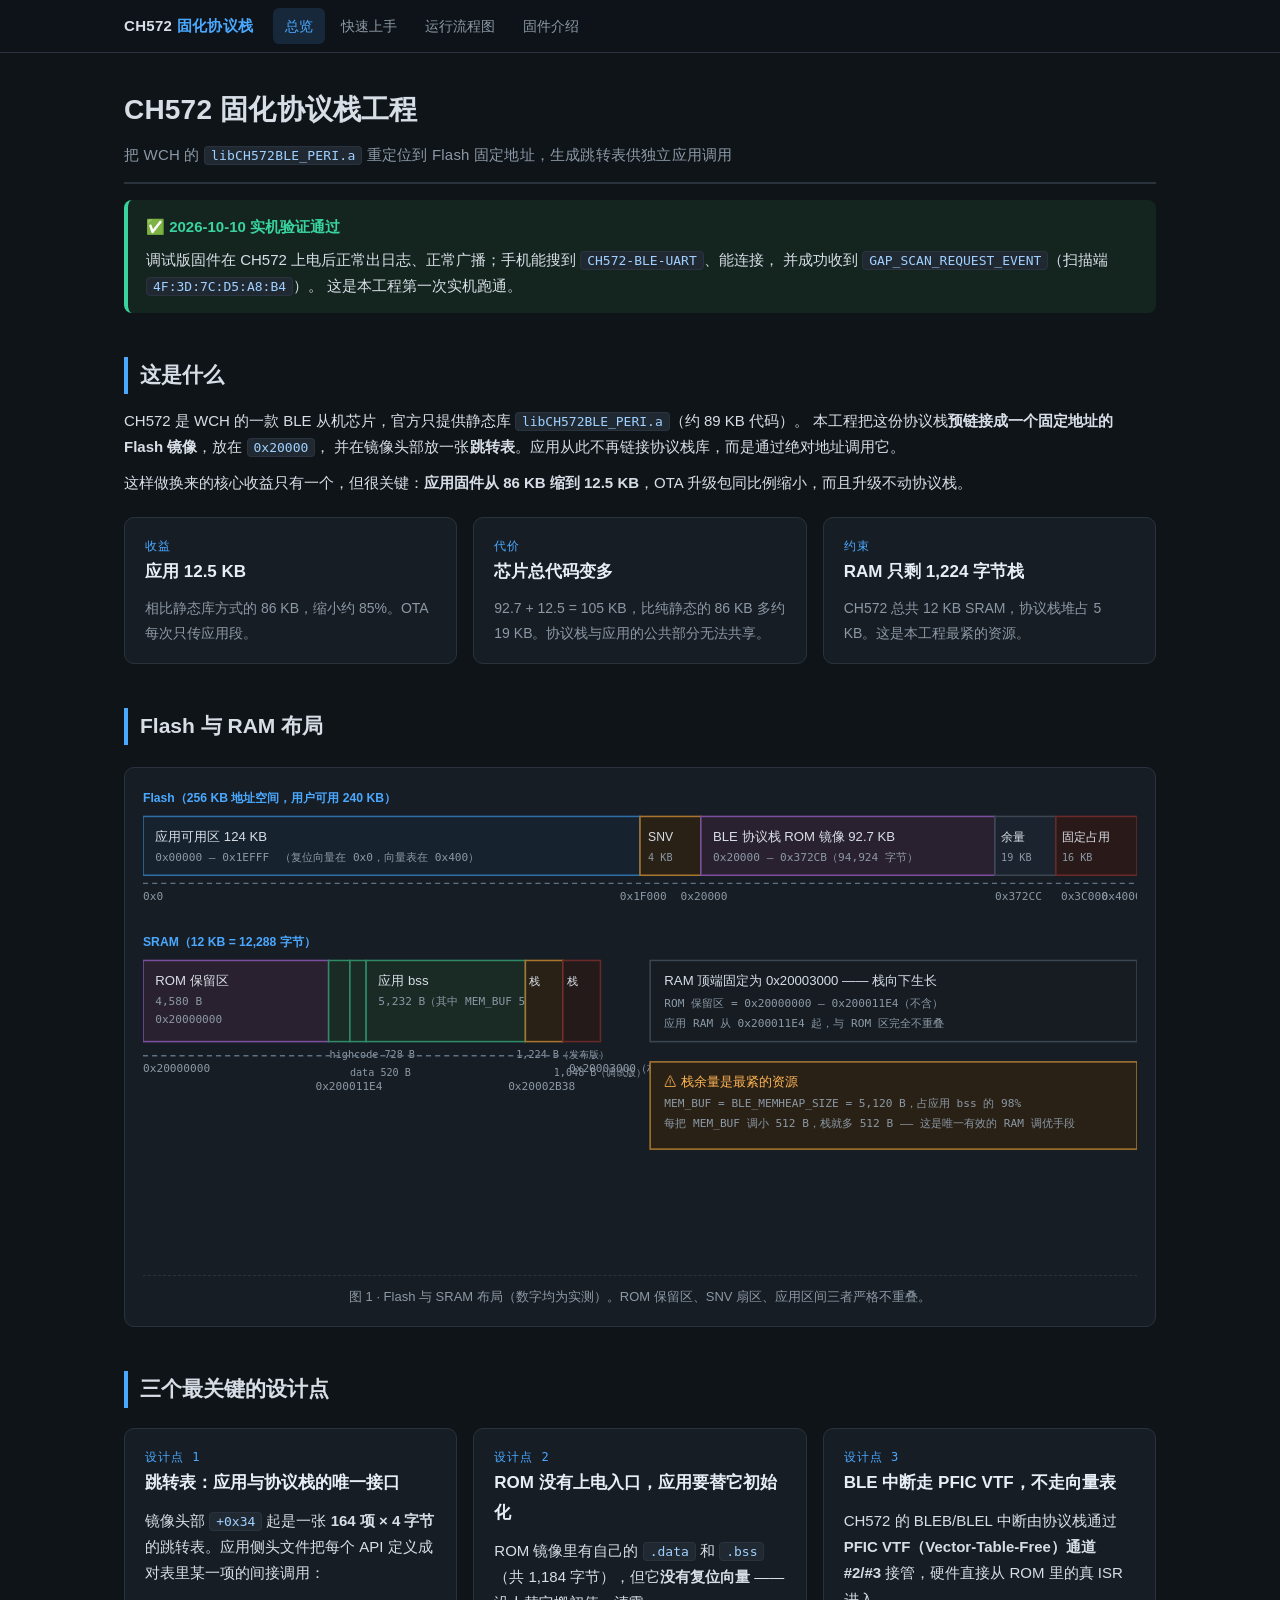
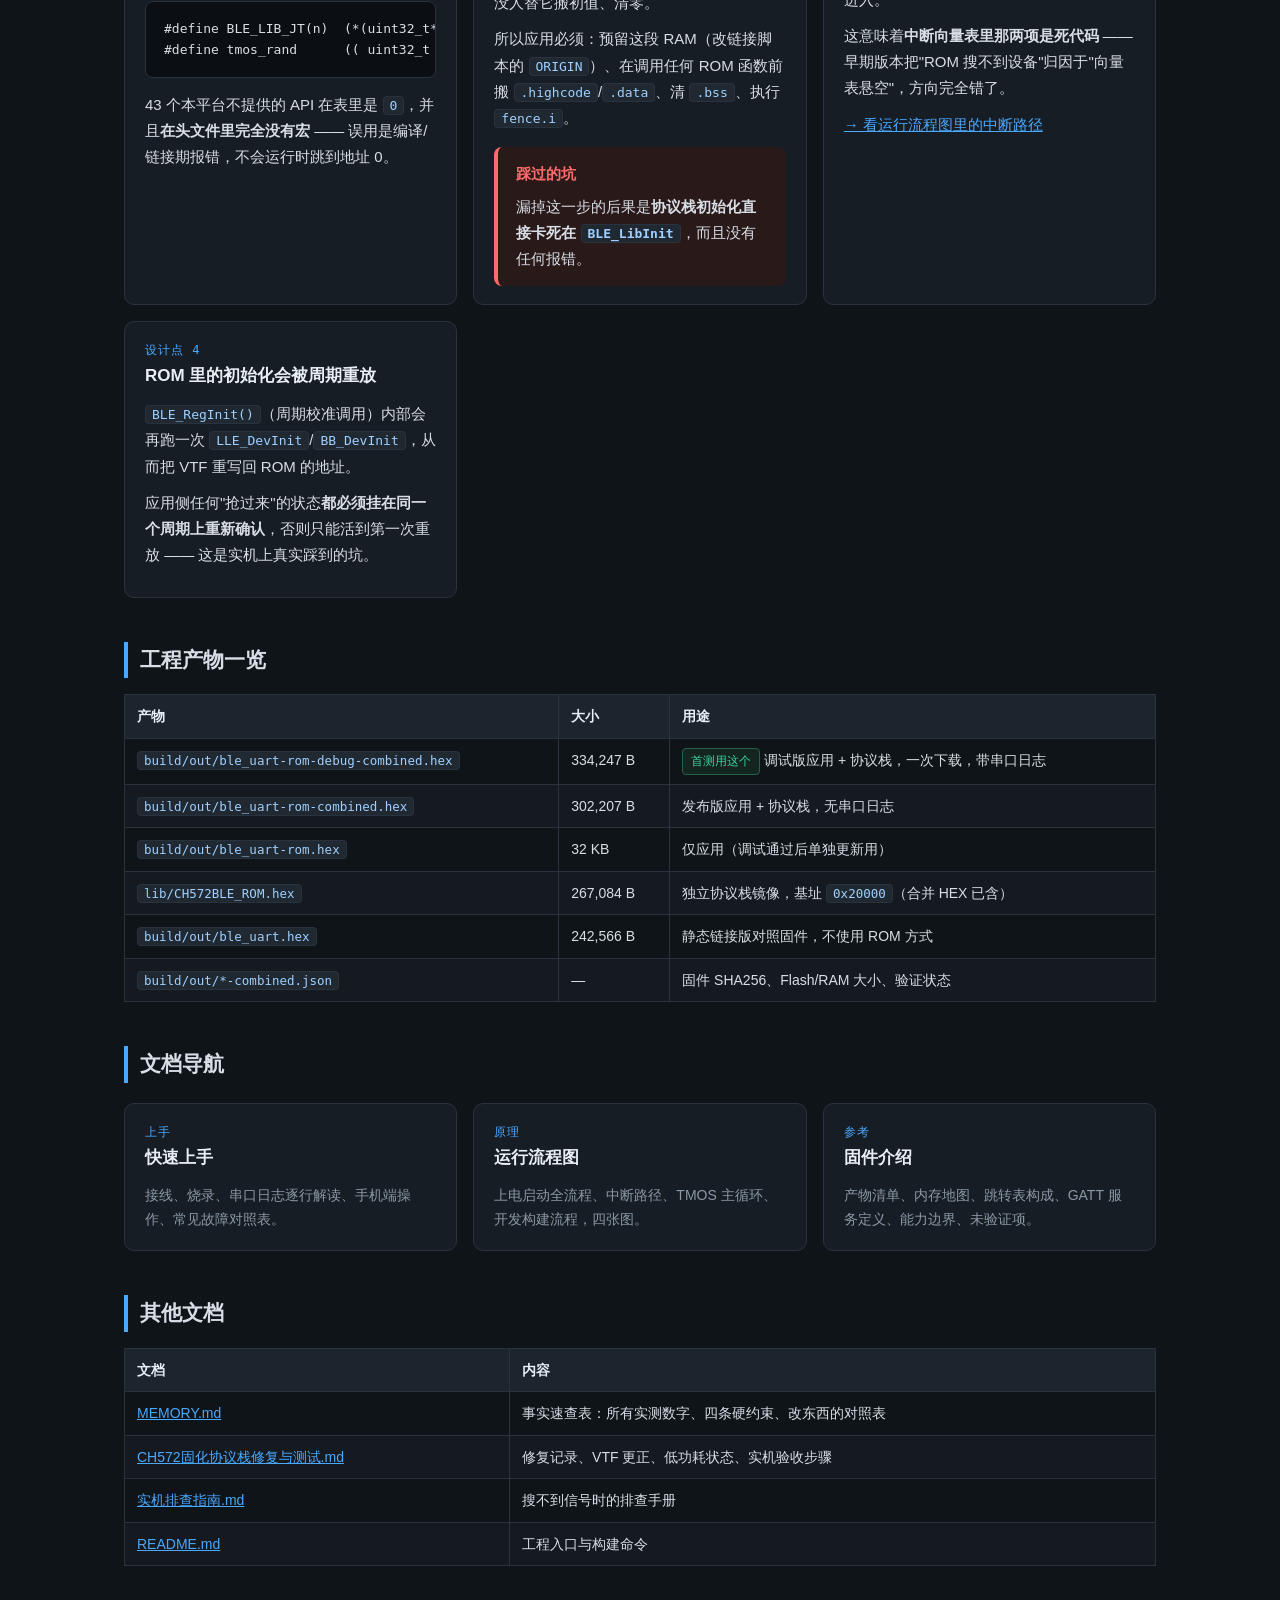
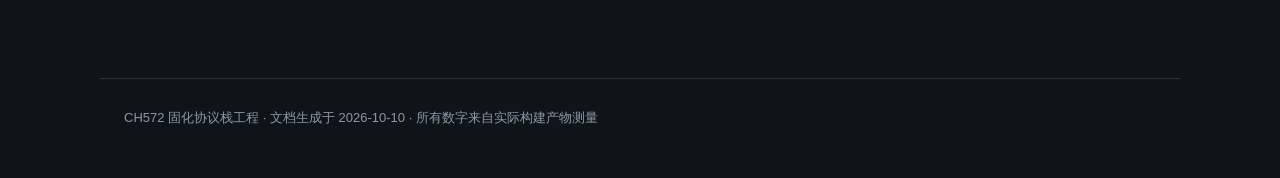
==== docs/html/index.html @ 1494c05f "init: ch572 ble stack hex" ====
<!DOCTYPE html>
<html lang="zh-CN">
<head>
<meta charset="UTF-8">
<meta name="viewport" content="width=device-width, initial-scale=1">
<title>CH572 固化协议栈工程 · 总览</title>
<link rel="stylesheet" href="style.css">
</head>
<body>

<nav class="nav">
  <div class="nav-inner">
    <span class="brand">CH572 <span>固化协议栈</span></span>
    <a href="index.html" class="active">总览</a>
    <a href="quickstart.html">快速上手</a>
    <a href="flow.html">运行流程图</a>
    <a href="firmware.html">固件介绍</a>
  </div>
</nav>

<div class="wrap">

<h1>CH572 固化协议栈工程
  <span class="sub">把 WCH 的 <code>libCH572BLE_PERI.a</code> 重定位到 Flash 固定地址，生成跳转表供独立应用调用</span>
</h1>

<div class="box ok">
  <span class="t">✅ 2026-10-10 实机验证通过</span>
  调试版固件在 CH572 上电后正常出日志、正常广播；手机能搜到 <code>CH572-BLE-UART</code>、能连接，
  并成功收到 <code>GAP_SCAN_REQUEST_EVENT</code>（扫描端 <code>4F:3D:7C:D5:A8:B4</code>）。
  这是本工程第一次实机跑通。
</div>

<h2>这是什么</h2>

<p>
CH572 是 WCH 的一款 BLE 从机芯片，官方只提供静态库 <code>libCH572BLE_PERI.a</code>（约 89 KB 代码）。
本工程把这份协议栈<strong>预链接成一个固定地址的 Flash 镜像</strong>，放在 <code>0x20000</code>，
并在镜像头部放一张<strong>跳转表</strong>。应用从此不再链接协议栈库，而是通过绝对地址调用它。
</p>

<p>这样做换来的核心收益只有一个，但很关键：<strong>应用固件从 86 KB 缩到 12.5 KB</strong>，OTA 升级包同比例缩小，而且升级不动协议栈。</p>

<div class="grid c3">
  <div class="card">
    <div class="num">收益</div>
    <h3>应用 12.5 KB</h3>
    <p style="margin:0;color:var(--fg-dim);font-size:14px">相比静态库方式的 86 KB，缩小约 85%。OTA 每次只传应用段。</p>
  </div>
  <div class="card">
    <div class="num">代价</div>
    <h3>芯片总代码变多</h3>
    <p style="margin:0;color:var(--fg-dim);font-size:14px">92.7 + 12.5 = 105 KB，比纯静态的 86 KB 多约 19 KB。协议栈与应用的公共部分无法共享。</p>
  </div>
  <div class="card">
    <div class="num">约束</div>
    <h3>RAM 只剩 1,224 字节栈</h3>
    <p style="margin:0;color:var(--fg-dim);font-size:14px">CH572 总共 12 KB SRAM，协议栈堆占 5 KB。这是本工程最紧的资源。</p>
  </div>
</div>

<h2>Flash 与 RAM 布局</h2>

<figure>
<svg viewBox="0 0 980 470" xmlns="http://www.w3.org/2000/svg">
  <text class="svg-t3" x="0" y="16">Flash（256 KB 地址空间，用户可用 240 KB）</text>

  <rect class="svg-box2" x="0" y="30" width="490" height="58"/>
  <text class="svg-t"  x="12" y="54">应用可用区  124 KB</text>
  <text class="svg-t2" x="12" y="74">0x00000 – 0x1EFFF　（复位向量在 0x0，向量表在 0x400）</text>

  <rect class="svg-warn" x="490" y="30" width="60" height="58"/>
  <text class="svg-t"  x="498" y="54" style="font-size:12px">SNV</text>
  <text class="svg-t2" x="498" y="74" style="font-size:10px">4 KB</text>

  <rect class="svg-rom" x="550" y="30" width="290" height="58"/>
  <text class="svg-t"  x="562" y="54">BLE 协议栈 ROM 镜像  92.7 KB</text>
  <text class="svg-t2" x="562" y="74">0x20000 – 0x372CB（94,924 字节）</text>

  <rect class="svg-box" x="840" y="30" width="60" height="58"/>
  <text class="svg-t"  x="846" y="54" style="font-size:12px">余量</text>
  <text class="svg-t2" x="846" y="74" style="font-size:10px">19 KB</text>

  <rect class="svg-box" x="900" y="30" width="80" height="58" style="fill:#2a1919;stroke:#6b2a2a"/>
  <text class="svg-t"  x="906" y="54" style="font-size:12px">固定占用</text>
  <text class="svg-t2" x="906" y="74" style="font-size:10px">16 KB</text>

  <line class="svg-line2" x1="0" y1="96" x2="980" y2="96"/>
  <text class="svg-t2" x="0"   y="112">0x0</text>
  <text class="svg-t2" x="470" y="112">0x1F000</text>
  <text class="svg-t2" x="530" y="112">0x20000</text>
  <text class="svg-t2" x="840" y="112">0x372CC</text>
  <text class="svg-t2" x="905" y="112">0x3C000</text>
  <text class="svg-t2" x="945" y="112">0x40000</text>

  <text class="svg-t3" x="0" y="158">SRAM（12 KB = 12,288 字节）</text>

  <rect class="svg-rom" x="0" y="172" width="183" height="80"/>
  <text class="svg-t"  x="12" y="196">ROM 保留区</text>
  <text class="svg-t2" x="12" y="216">4,580 B</text>
  <text class="svg-t2" x="12" y="234">0x20000000</text>

  <rect class="svg-ram" x="183" y="172" width="21" height="80"/>
  <text class="svg-t2" x="184" y="268" style="font-size:10px">highcode 728 B</text>

  <rect class="svg-ram" x="204" y="172" width="16" height="80"/>
  <text class="svg-t2" x="204" y="286" style="font-size:10px">data 520 B</text>

  <rect class="svg-ram" x="220" y="172" width="157" height="80"/>
  <text class="svg-t"  x="232" y="196">应用 bss</text>
  <text class="svg-t2" x="232" y="216">5,232 B（其中 MEM_BUF 5,120 B）</text>

  <rect class="svg-warn" x="377" y="172" width="37" height="80"/>
  <text class="svg-t"  x="381" y="196" style="font-size:11px">栈</text>
  <text class="svg-t2" x="368" y="268" style="font-size:10px">1,224 B（发布版）</text>

  <rect class="svg-warn" x="414" y="172" width="37" height="80" style="fill:#241a1a;stroke:#6b2a2a"/>
  <text class="svg-t"  x="418" y="196" style="font-size:11px">栈</text>
  <text class="svg-t2" x="405" y="286" style="font-size:10px">1,048 B（调试版）</text>

  <line class="svg-line2" x1="0" y1="266" x2="451" y2="266"/>
  <text class="svg-t2" x="0"   y="282">0x20000000</text>
  <text class="svg-t2" x="170" y="300">0x200011E4</text>
  <text class="svg-t2" x="360" y="300">0x20002B38</text>
  <text class="svg-t2" x="420" y="282">0x20003000（栈顶）</text>

  <rect class="svg-box" x="500" y="172" width="480" height="80" style="fill:#161c22"/>
  <text class="svg-t"  x="514" y="196">RAM 顶端固定为 0x20003000 —— 栈向下生长</text>
  <text class="svg-t2" x="514" y="218">ROM 保留区 = 0x20000000 – 0x200011E4（不含）</text>
  <text class="svg-t2" x="514" y="238">应用 RAM 从 0x200011E4 起，与 ROM 区完全不重叠</text>

  <rect class="svg-warn" x="500" y="272" width="480" height="86"/>
  <text class="svg-t"  x="514" y="296" style="fill:#ffb454">⚠ 栈余量是最紧的资源</text>
  <text class="svg-t2" x="514" y="316">MEM_BUF = BLE_MEMHEAP_SIZE = 5,120 B，占应用 bss 的 98%</text>
  <text class="svg-t2" x="514" y="336">每把 MEM_BUF 调小 512 B，栈就多 512 B —— 这是唯一有效的 RAM 调优手段</text>
</svg>
<figcaption>图 1 · Flash 与 SRAM 布局（数字均为实测）。ROM 保留区、SNV 扇区、应用区间三者严格不重叠。</figcaption>
</figure>

<h2>三个最关键的设计点</h2>

<div class="grid c2">

<div class="card">
<div class="num">设计点 1</div>
<h3>跳转表：应用与协议栈的唯一接口</h3>
<p>镜像头部 <code>+0x34</code> 起是一张 <strong>164 项 × 4 字节</strong>的跳转表。应用侧头文件把每个 API 定义成对表里某一项的间接调用：</p>
<pre><code>#define BLE_LIB_JT(n)  (*(uint32_t*)(FUNCITON_BASE_ADDRESSS + (n) * 4))
#define tmos_rand      (( uint32_t (*)(void) ) BLE_LIB_JT(1))</code></pre>
<p>43 个本平台不提供的 API 在表里是 <code>0</code>，并且<strong>在头文件里完全没有宏</strong> —— 误用是编译/链接期报错，不会运行时跳到地址 0。</p>
</div>

<div class="card">
<div class="num">设计点 2</div>
<h3>ROM 没有上电入口，应用要替它初始化</h3>
<p>ROM 镜像里有自己的 <code>.data</code> 和 <code>.bss</code>（共 1,184 字节），但它<strong>没有复位向量</strong> —— 没人替它搬初值、清零。</p>
<p>所以应用必须：预留这段 RAM（改链接脚本的 <code>ORIGIN</code>）、在调用任何 ROM 函数前搬 <code>.highcode</code>/<code>.data</code>、清 <code>.bss</code>、执行 <code>fence.i</code>。</p>
<div class="box danger" style="margin-bottom:0">
<span class="t">踩过的坑</span>
漏掉这一步的后果是<strong>协议栈初始化直接卡死在 <code>BLE_LibInit</code></strong>，而且没有任何报错。
</div>
</div>

<div class="card">
<div class="num">设计点 3</div>
<h3>BLE 中断走 PFIC VTF，不走向量表</h3>
<p>CH572 的 BLEB/BLEL 中断由协议栈通过 <strong>PFIC VTF（Vector-Table-Free）通道 #2/#3</strong> 接管，硬件直接从 ROM 里的真 ISR 进入。</p>
<p>这意味着<strong>中断向量表里那两项是死代码</strong> —— 早期版本把"ROM 搜不到设备"归因于"向量表悬空"，方向完全错了。</p>
<p style="margin-bottom:0"><a href="flow.html">→ 看运行流程图里的中断路径</a></p>
</div>

<div class="card">
<div class="num">设计点 4</div>
<h3>ROM 里的初始化会被周期重放</h3>
<p><code>BLE_RegInit()</code>（周期校准调用）内部会再跑一次 <code>LLE_DevInit</code>/<code>BB_DevInit</code>，从而把 VTF 重写回 ROM 的地址。</p>
<p>应用侧任何"抢过来"的状态<strong>都必须挂在同一个周期上重新确认</strong>，否则只能活到第一次重放 —— 这是实机上真实踩到的坑。</p>
</div>

</div>

<h2>工程产物一览</h2>

<table>
<thead><tr><th>产物</th><th>大小</th><th>用途</th></tr></thead>
<tbody>
<tr><td><code>build/out/ble_uart-rom-debug-combined.hex</code></td><td>334,247 B</td><td><span class="badge b-ok">首测用这个</span> 调试版应用 + 协议栈，一次下载，带串口日志</td></tr>
<tr><td><code>build/out/ble_uart-rom-combined.hex</code></td><td>302,207 B</td><td>发布版应用 + 协议栈，无串口日志</td></tr>
<tr><td><code>build/out/ble_uart-rom.hex</code></td><td>32 KB</td><td>仅应用（调试通过后单独更新用）</td></tr>
<tr><td><code>lib/CH572BLE_ROM.hex</code></td><td>267,084 B</td><td>独立协议栈镜像，基址 <code>0x20000</code>（合并 HEX 已含）</td></tr>
<tr><td><code>build/out/ble_uart.hex</code></td><td>242,566 B</td><td>静态链接版对照固件，不使用 ROM 方式</td></tr>
<tr><td><code>build/out/*-combined.json</code></td><td>—</td><td>固件 SHA256、Flash/RAM 大小、验证状态</td></tr>
</tbody>
</table>

<h2>文档导航</h2>

<div class="grid c3">
<a class="card" href="quickstart.html">
  <div class="num">上手</div>
  <h3>快速上手</h3>
  <p style="margin:0;color:var(--fg-dim);font-size:14px">接线、烧录、串口日志逐行解读、手机端操作、常见故障对照表。</p>
</a>
<a class="card" href="flow.html">
  <div class="num">原理</div>
  <h3>运行流程图</h3>
  <p style="margin:0;color:var(--fg-dim);font-size:14px">上电启动全流程、中断路径、TMOS 主循环、开发构建流程，四张图。</p>
</a>
<a class="card" href="firmware.html">
  <div class="num">参考</div>
  <h3>固件介绍</h3>
  <p style="margin:0;color:var(--fg-dim);font-size:14px">产物清单、内存地图、跳转表构成、GATT 服务定义、能力边界、未验证项。</p>
</a>
</div>

<h2>其他文档</h2>
<table>
<thead><tr><th>文档</th><th>内容</th></tr></thead>
<tbody>
<tr><td><a href="../../MEMORY.md">MEMORY.md</a></td><td>事实速查表：所有实测数字、四条硬约束、改东西的对照表</td></tr>
<tr><td><a href="../CH572固化协议栈修复与测试.md">CH572固化协议栈修复与测试.md</a></td><td>修复记录、VTF 更正、低功耗状态、实机验收步骤</td></tr>
<tr><td><a href="../实机排查指南.md">实机排查指南.md</a></td><td>搜不到信号时的排查手册</td></tr>
<tr><td><a href="../../README.md">README.md</a></td><td>工程入口与构建命令</td></tr>
</tbody>
</table>

</div>

<footer>
CH572 固化协议栈工程 · 文档生成于 2026-10-10 · 所有数字来自实际构建产物测量
</footer>

</body>
</html>
---- docs/html/style.css ----
/* ===========================================================================
 * CH572 固化协议栈工程 —— 文档统一样式
 * 纯静态，无外部依赖（离线可看）
 * =========================================================================== */

:root {
    --bg:        #0f1419;
    --bg-card:   #171d24;
    --bg-code:   #0b0f13;
    --border:    #2a333d;
    --fg:        #d8dee6;
    --fg-dim:    #8b98a5;
    --accent:    #4aa8ff;
    --accent-2:  #38d39f;
    --warn:      #ffb454;
    --danger:    #ff6b6b;
    --ok:        #38d39f;
    --mono: "Cascadia Mono", "Consolas", "SF Mono", "Menlo", "DejaVu Sans Mono", monospace;
    --sans: "Segoe UI", "PingFang SC", "Microsoft YaHei", "Hiragino Sans GB", sans-serif;
}

* { box-sizing: border-box; }

body {
    margin: 0;
    background: var(--bg);
    color: var(--fg);
    font-family: var(--sans);
    font-size: 15px;
    line-height: 1.75;
}

/* ---------- 顶部导航 ---------- */
.nav {
    position: sticky; top: 0; z-index: 50;
    background: rgba(15, 20, 25, .96);
    border-bottom: 1px solid var(--border);
    backdrop-filter: blur(8px);
}
.nav-inner {
    max-width: 1080px; margin: 0 auto; padding: 0 24px;
    display: flex; align-items: center; gap: 4px; flex-wrap: wrap;
    min-height: 52px;
}
.nav .brand {
    font-weight: 700; color: var(--fg); margin-right: 16px;
    font-size: 15px; letter-spacing: .3px;
}
.nav .brand span { color: var(--accent); }
.nav a {
    color: var(--fg-dim); text-decoration: none; padding: 6px 12px;
    border-radius: 6px; font-size: 14px; white-space: nowrap;
}
.nav a:hover { color: var(--fg); background: #1e262f; }
.nav a.active { color: var(--accent); background: #16283a; }

/* ---------- 正文容器 ---------- */
.wrap { max-width: 1080px; margin: 0 auto; padding: 32px 24px 96px; }

h1 {
    font-size: 28px; margin: 0 0 8px; letter-spacing: .2px;
    padding-bottom: 14px; border-bottom: 2px solid var(--border);
}
h1 .sub { display: block; font-size: 15px; font-weight: 400; color: var(--fg-dim); margin-top: 8px; }
h2 {
    font-size: 21px; margin: 44px 0 14px;
    padding-left: 12px; border-left: 4px solid var(--accent);
}
h3 { font-size: 17px; margin: 28px 0 10px; color: #e8eef5; }
h4 { font-size: 15px; margin: 20px 0 8px; color: var(--fg-dim); font-weight: 600; }

p { margin: 10px 0; }
ul, ol { margin: 10px 0; padding-left: 26px; }
li { margin: 5px 0; }

a { color: var(--accent); }

code {
    font-family: var(--mono); font-size: 13px;
    background: #202932; border: 1px solid var(--border);
    padding: 1px 6px; border-radius: 4px; color: #9fd0ff;
}
pre {
    background: var(--bg-code); border: 1px solid var(--border);
    border-radius: 8px; padding: 16px 18px; overflow-x: auto;
    font-family: var(--mono); font-size: 13px; line-height: 1.65;
    margin: 14px 0;
}
pre code { background: none; border: none; padding: 0; color: var(--fg); font-size: 13px; }
pre .c { color: #5f7183; }        /* 注释 */
pre .k { color: #ff9d6b; }        /* 关键字 */
pre .s { color: #b7e08a; }        /* 字符串 */
pre .n { color: #ffd479; }        /* 数字/地址 */
pre .f { color: #7cc7ff; }        /* 函数名 */

/* ---------- 表格 ---------- */
table {
    width: 100%; border-collapse: collapse; margin: 16px 0;
    font-size: 14px;
}
th, td {
    border: 1px solid var(--border); padding: 9px 12px;
    text-align: left; vertical-align: top;
}
th { background: #1c242d; font-weight: 600; color: #e8eef5; white-space: nowrap; }
tbody tr:nth-child(even) { background: #141a20; }
td code { font-size: 12.5px; }

/* ---------- 提示块 ---------- */
.box {
    border-radius: 8px; padding: 14px 18px; margin: 16px 0;
    border-left: 4px solid var(--accent); background: #16202b;
}
.box .t { font-weight: 700; margin-bottom: 6px; display: block; }
.box.ok      { border-color: var(--ok);     background: #14241f; }
.box.ok .t   { color: var(--ok); }
.box.warn    { border-color: var(--warn);   background: #251f14; }
.box.warn .t { color: var(--warn); }
.box.danger  { border-color: var(--danger); background: #2a1919; }
.box.danger .t { color: var(--danger); }
.box.info    { border-color: var(--accent); background: #16202b; }
.box.info .t { color: var(--accent); }

/* ---------- 卡片网格 ---------- */
.grid { display: grid; gap: 16px; margin: 20px 0; }
.grid.c2 { grid-template-columns: repeat(auto-fit, minmax(320px, 1fr)); }
.grid.c3 { grid-template-columns: repeat(auto-fit, minmax(240px, 1fr)); }
.card {
    background: var(--bg-card); border: 1px solid var(--border);
    border-radius: 10px; padding: 18px 20px;
}
.card h3 { margin-top: 0; }
.card .num {
    font-family: var(--mono); font-size: 12px; color: var(--accent);
    letter-spacing: 1px; text-transform: uppercase;
}
a.card { text-decoration: none; color: inherit; display: block; transition: .15s; }
a.card:hover { border-color: var(--accent); background: #1a2530; }

/* ---------- 徽章 ---------- */
.badge {
    display: inline-block; font-size: 12px; font-family: var(--mono);
    padding: 2px 8px; border-radius: 4px; border: 1px solid;
    vertical-align: middle; white-space: nowrap;
}
.b-ok   { color: var(--ok);     border-color: #24614c; background: #14241f; }
.b-warn { color: var(--warn);   border-color: #6b4f1c; background: #251f14; }
.b-bad  { color: var(--danger); border-color: #6b2a2a; background: #2a1919; }
.b-info { color: var(--accent); border-color: #23527f; background: #16202b; }

/* ---------- 图示 ---------- */
figure {
    margin: 22px 0; background: var(--bg-card); border: 1px solid var(--border);
    border-radius: 10px; padding: 18px;
}
figure svg { display: block; width: 100%; height: auto; }
figcaption {
    margin-top: 12px; font-size: 13px; color: var(--fg-dim);
    text-align: center; border-top: 1px dashed var(--border); padding-top: 10px;
}
.svg-box  { fill: #1b242e; stroke: #3a4652; stroke-width: 1.5; }
.svg-box2 { fill: #16222e; stroke: #2f6fa8; stroke-width: 1.5; }
.svg-rom  { fill: #2a2130; stroke: #7a4f9e; stroke-width: 1.5; }
.svg-ram  { fill: #1a2a24; stroke: #2f8a68; stroke-width: 1.5; }
.svg-warn { fill: #2a2116; stroke: #a8762f; stroke-width: 1.5; }
.svg-t    { fill: #d8dee6; font-family: var(--sans); font-size: 13px; }
.svg-t2   { fill: #8b98a5; font-family: var(--mono); font-size: 11px; }
.svg-t3   { fill: #4aa8ff; font-family: var(--sans); font-size: 12px; font-weight: 700; }
.svg-line { stroke: #4aa8ff; stroke-width: 1.8; fill: none; }
.svg-line2{ stroke: #5f7183; stroke-width: 1.4; fill: none; stroke-dasharray: 5 4; }
.svg-dash { stroke: #ff6b6b; stroke-width: 1.8; fill: none; stroke-dasharray: 6 4; }
.svg-ok   { stroke: #38d39f; stroke-width: 1.8; fill: none; }
.svg-mono { font-family: var(--mono); font-size: 11px; fill: #9fd0ff; }

/* ---------- 页脚 ---------- */
footer {
    max-width: 1080px; margin: 0 auto; padding: 28px 24px 48px;
    border-top: 1px solid var(--border); color: var(--fg-dim); font-size: 13px;
}

/* ---------- 打印 ---------- */
@media print {
    body { background: #fff; color: #000; }
    .nav { display: none; }
    pre, .card, figure, .box { border-color: #ccc; background: #f7f7f7; }
    pre code, code { color: #000; }
    h2 { border-color: #333; }
}
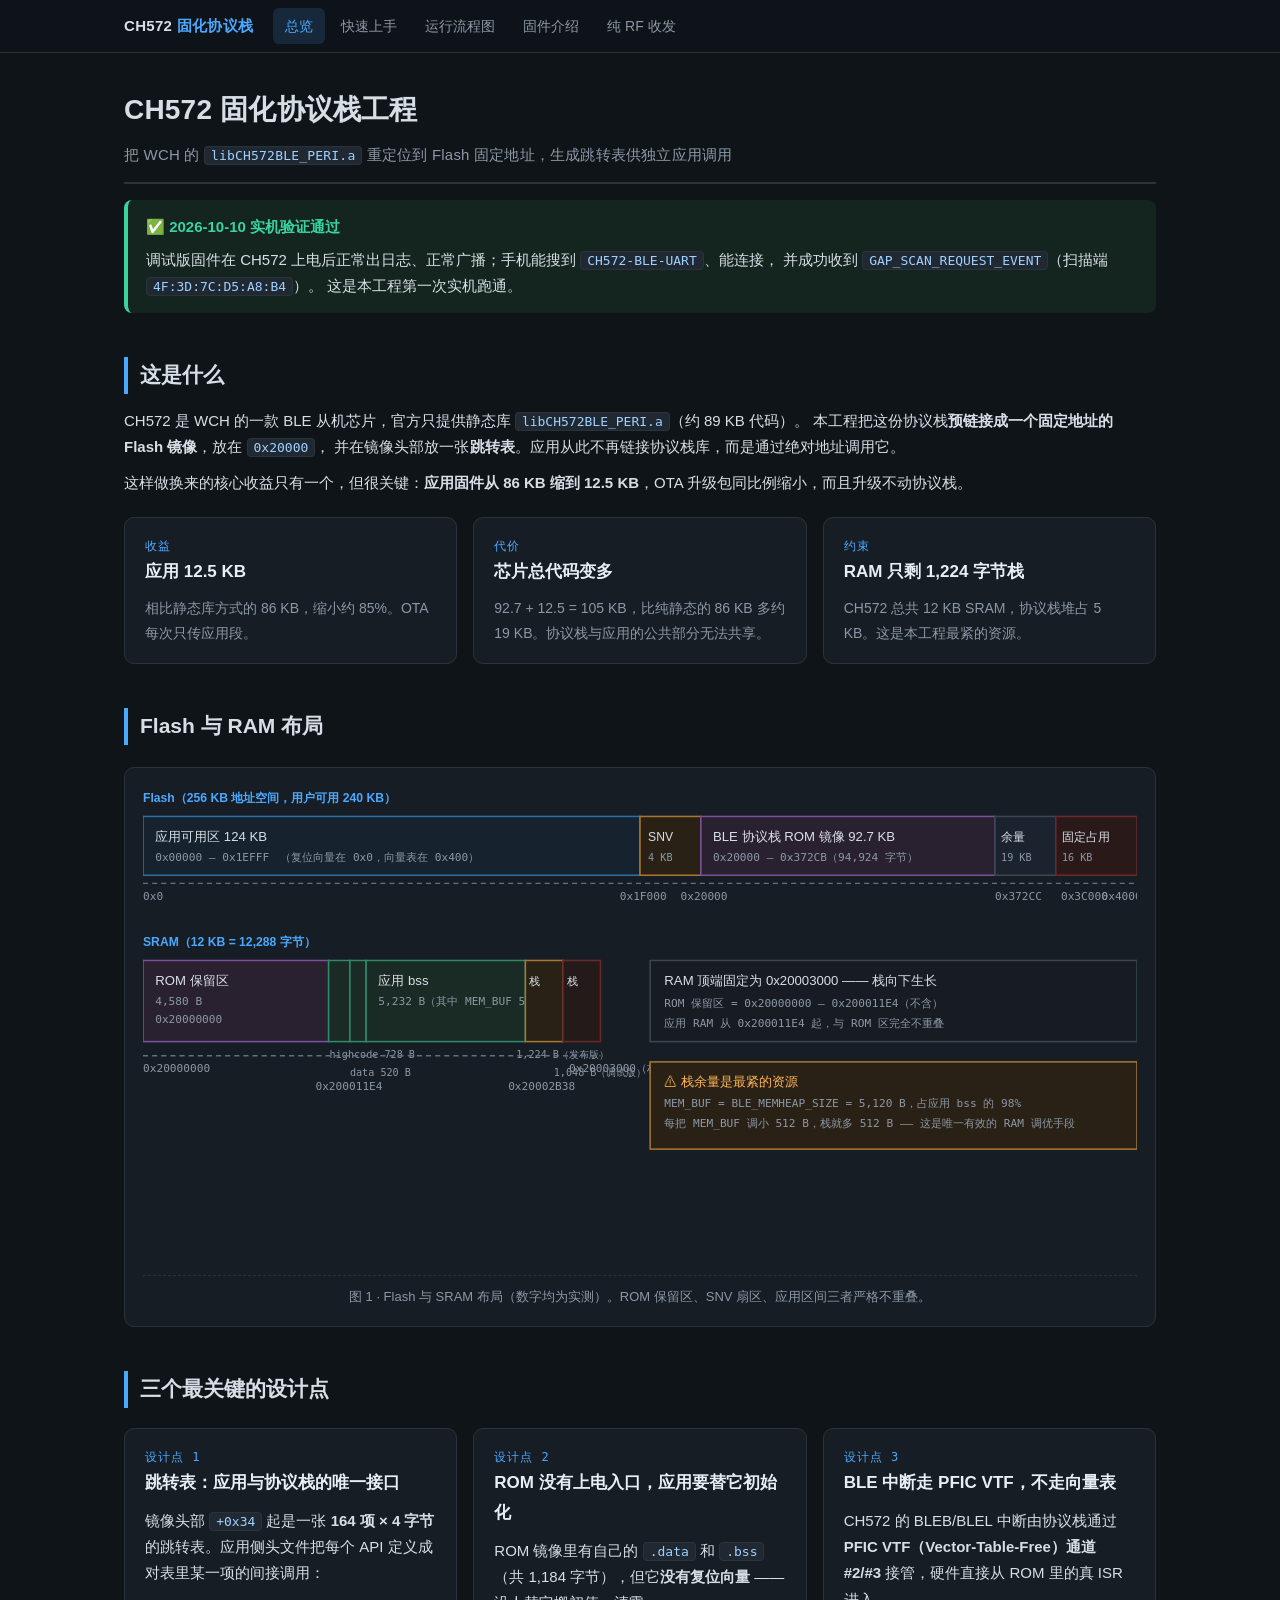
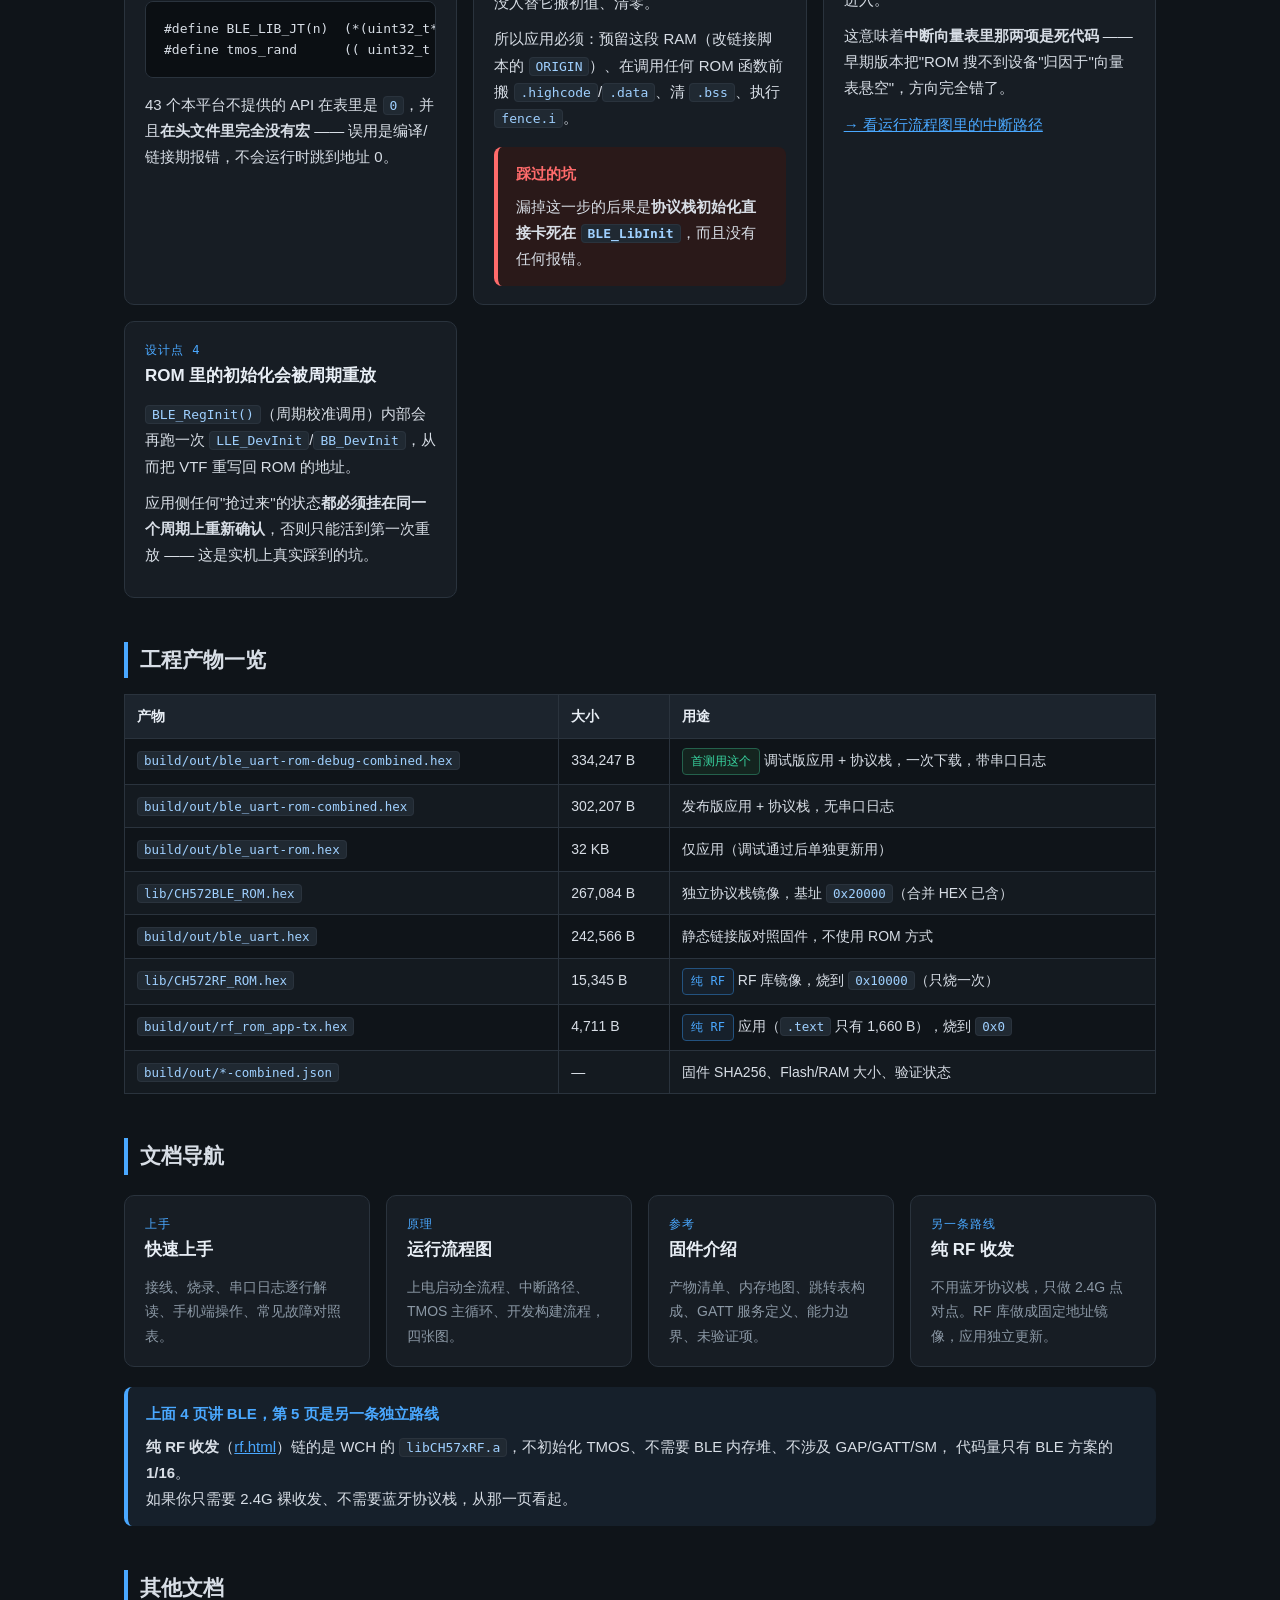
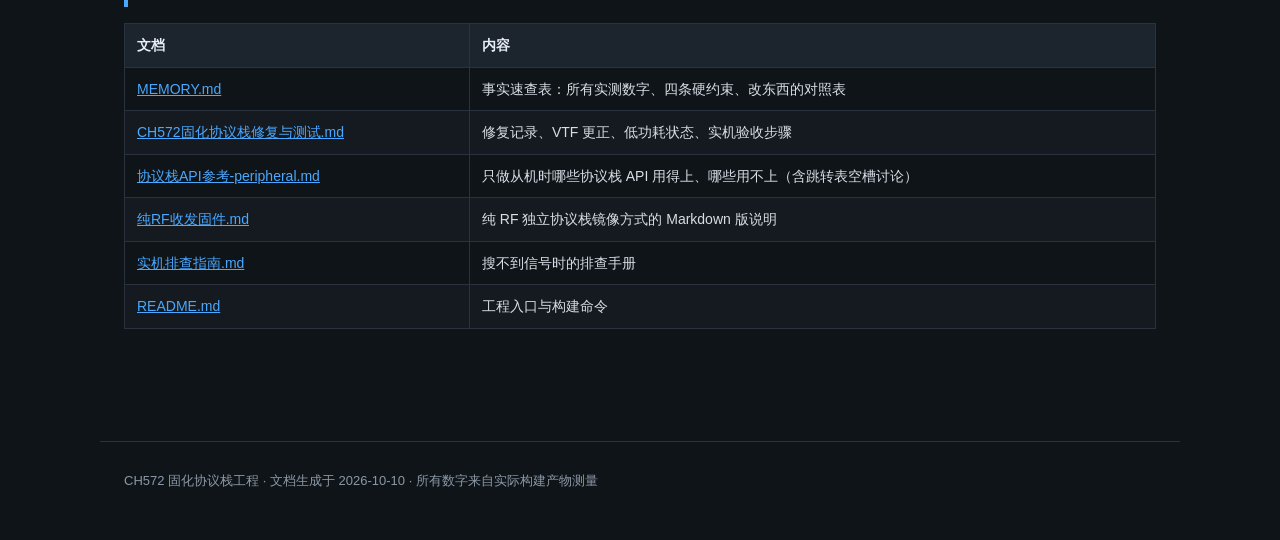
==== commit 069d20f2: "feat: support rf standalone" ====
--- a/docs/html/index.html
+++ b/docs/html/index.html
@@ -15,6 +15,7 @@
     <a href="quickstart.html">快速上手</a>
     <a href="flow.html">运行流程图</a>
     <a href="firmware.html">固件介绍</a>
+    <a href="rf.html">纯 RF 收发</a>
   </div>
 </nav>
 
@@ -188,6 +189,8 @@
 <tr><td><code>build/out/ble_uart-rom.hex</code></td><td>32 KB</td><td>仅应用（调试通过后单独更新用）</td></tr>
 <tr><td><code>lib/CH572BLE_ROM.hex</code></td><td>267,084 B</td><td>独立协议栈镜像，基址 <code>0x20000</code>（合并 HEX 已含）</td></tr>
 <tr><td><code>build/out/ble_uart.hex</code></td><td>242,566 B</td><td>静态链接版对照固件，不使用 ROM 方式</td></tr>
+<tr><td><code>lib/CH572RF_ROM.hex</code></td><td>15,345 B</td><td><span class="badge b-info">纯 RF</span> RF 库镜像，烧到 <code>0x10000</code>（只烧一次）</td></tr>
+<tr><td><code>build/out/rf_rom_app-tx.hex</code></td><td>4,711 B</td><td><span class="badge b-info">纯 RF</span> 应用（<code>.text</code> 只有 1,660 B），烧到 <code>0x0</code></td></tr>
 <tr><td><code>build/out/*-combined.json</code></td><td>—</td><td>固件 SHA256、Flash/RAM 大小、验证状态</td></tr>
 </tbody>
 </table>
@@ -210,6 +213,19 @@
   <h3>固件介绍</h3>
   <p style="margin:0;color:var(--fg-dim);font-size:14px">产物清单、内存地图、跳转表构成、GATT 服务定义、能力边界、未验证项。</p>
 </a>
+<a class="card" href="rf.html">
+  <div class="num">另一条路线</div>
+  <h3>纯 RF 收发</h3>
+  <p style="margin:0;color:var(--fg-dim);font-size:14px">不用蓝牙协议栈，只做 2.4G 点对点。RF 库做成固定地址镜像，应用独立更新。</p>
+</a>
+</div>
+
+<div class="box info">
+  <span class="t">上面 4 页讲 BLE，第 5 页是另一条独立路线</span>
+  <strong>纯 RF 收发</strong>（<a href="rf.html">rf.html</a>）链的是 WCH 的
+  <code>libCH57xRF.a</code>，不初始化 TMOS、不需要 BLE 内存堆、不涉及 GAP/GATT/SM，
+  代码量只有 BLE 方案的 <strong>1/16</strong>。<br>
+  如果你只需要 2.4G 裸收发、不需要蓝牙协议栈，从那一页看起。
 </div>
 
 <h2>其他文档</h2>
@@ -218,6 +234,8 @@
 <tbody>
 <tr><td><a href="../../MEMORY.md">MEMORY.md</a></td><td>事实速查表：所有实测数字、四条硬约束、改东西的对照表</td></tr>
 <tr><td><a href="../CH572固化协议栈修复与测试.md">CH572固化协议栈修复与测试.md</a></td><td>修复记录、VTF 更正、低功耗状态、实机验收步骤</td></tr>
+<tr><td><a href="../协议栈API参考-peripheral.md">协议栈API参考-peripheral.md</a></td><td>只做从机时哪些协议栈 API 用得上、哪些用不上（含跳转表空槽讨论）</td></tr>
+<tr><td><a href="../纯RF收发固件.md">纯RF收发固件.md</a></td><td>纯 RF 独立协议栈镜像方式的 Markdown 版说明</td></tr>
 <tr><td><a href="../实机排查指南.md">实机排查指南.md</a></td><td>搜不到信号时的排查手册</td></tr>
 <tr><td><a href="../../README.md">README.md</a></td><td>工程入口与构建命令</td></tr>
 </tbody>
